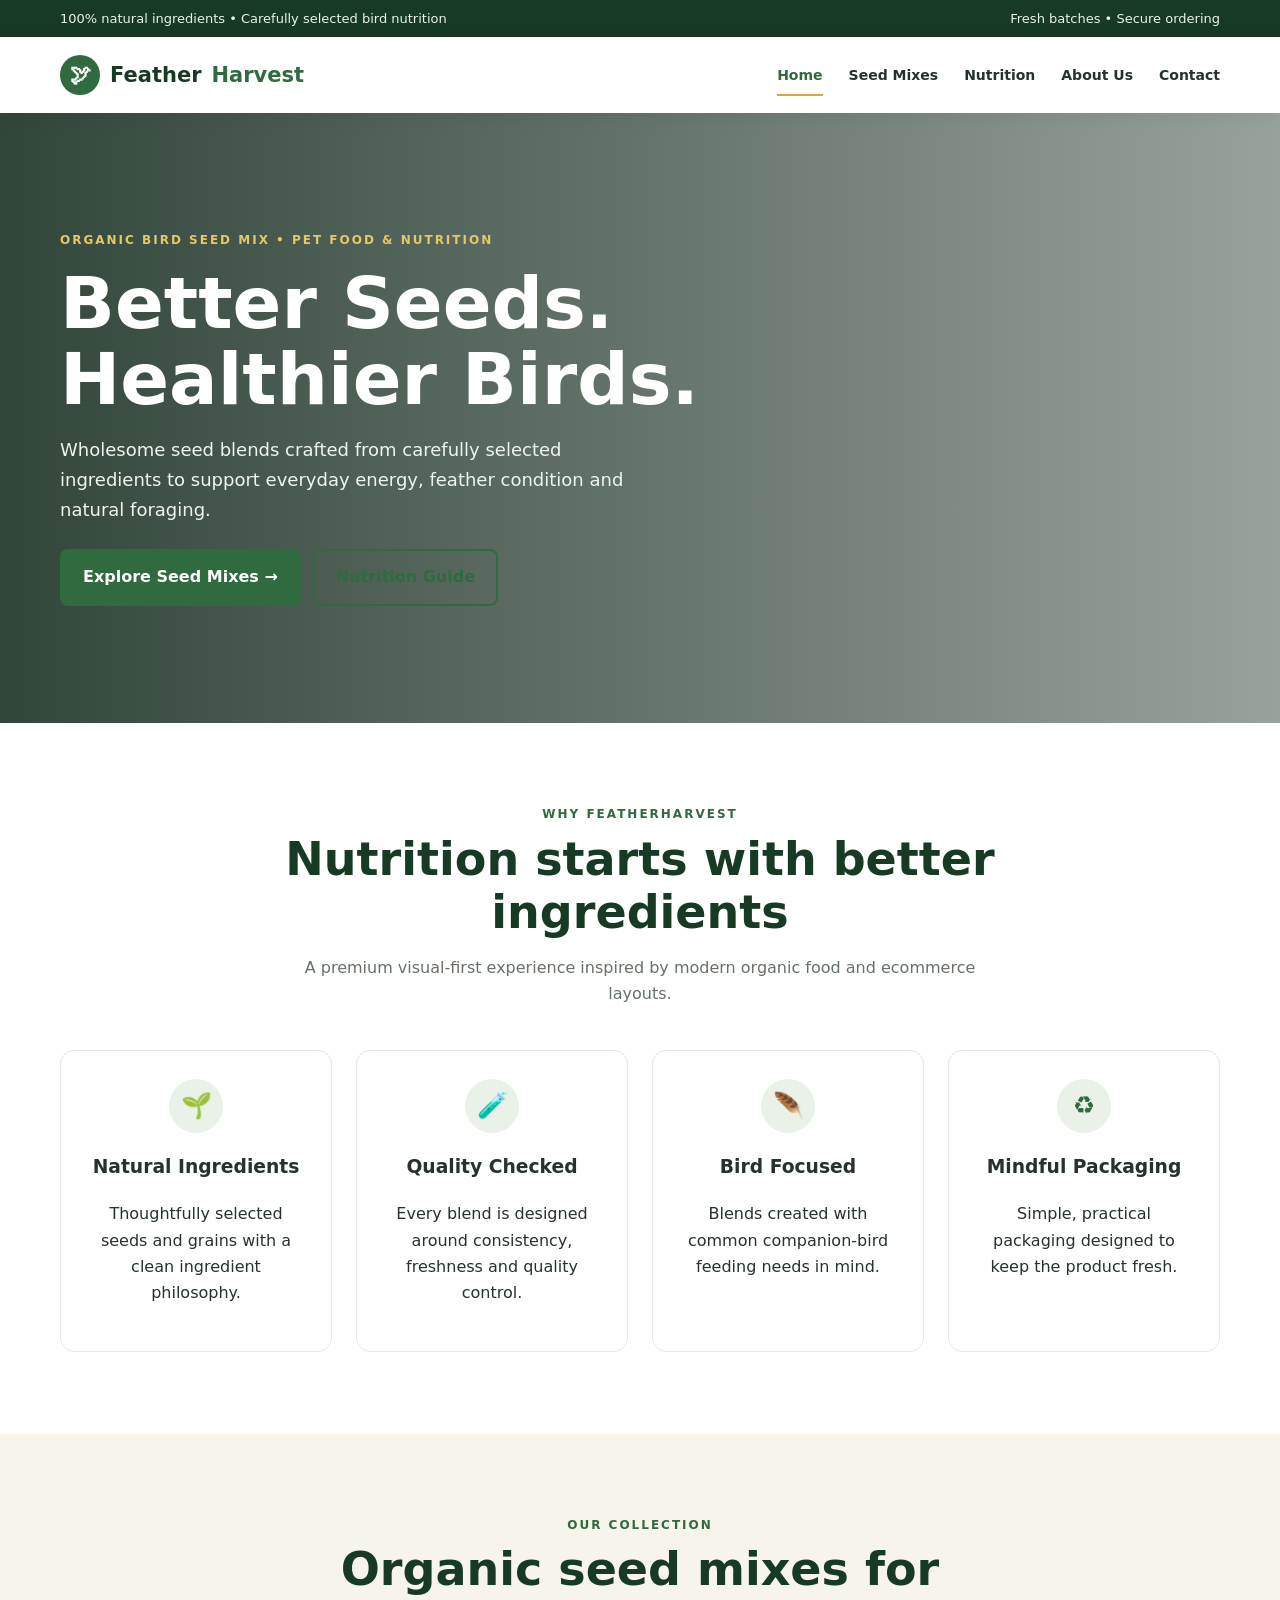
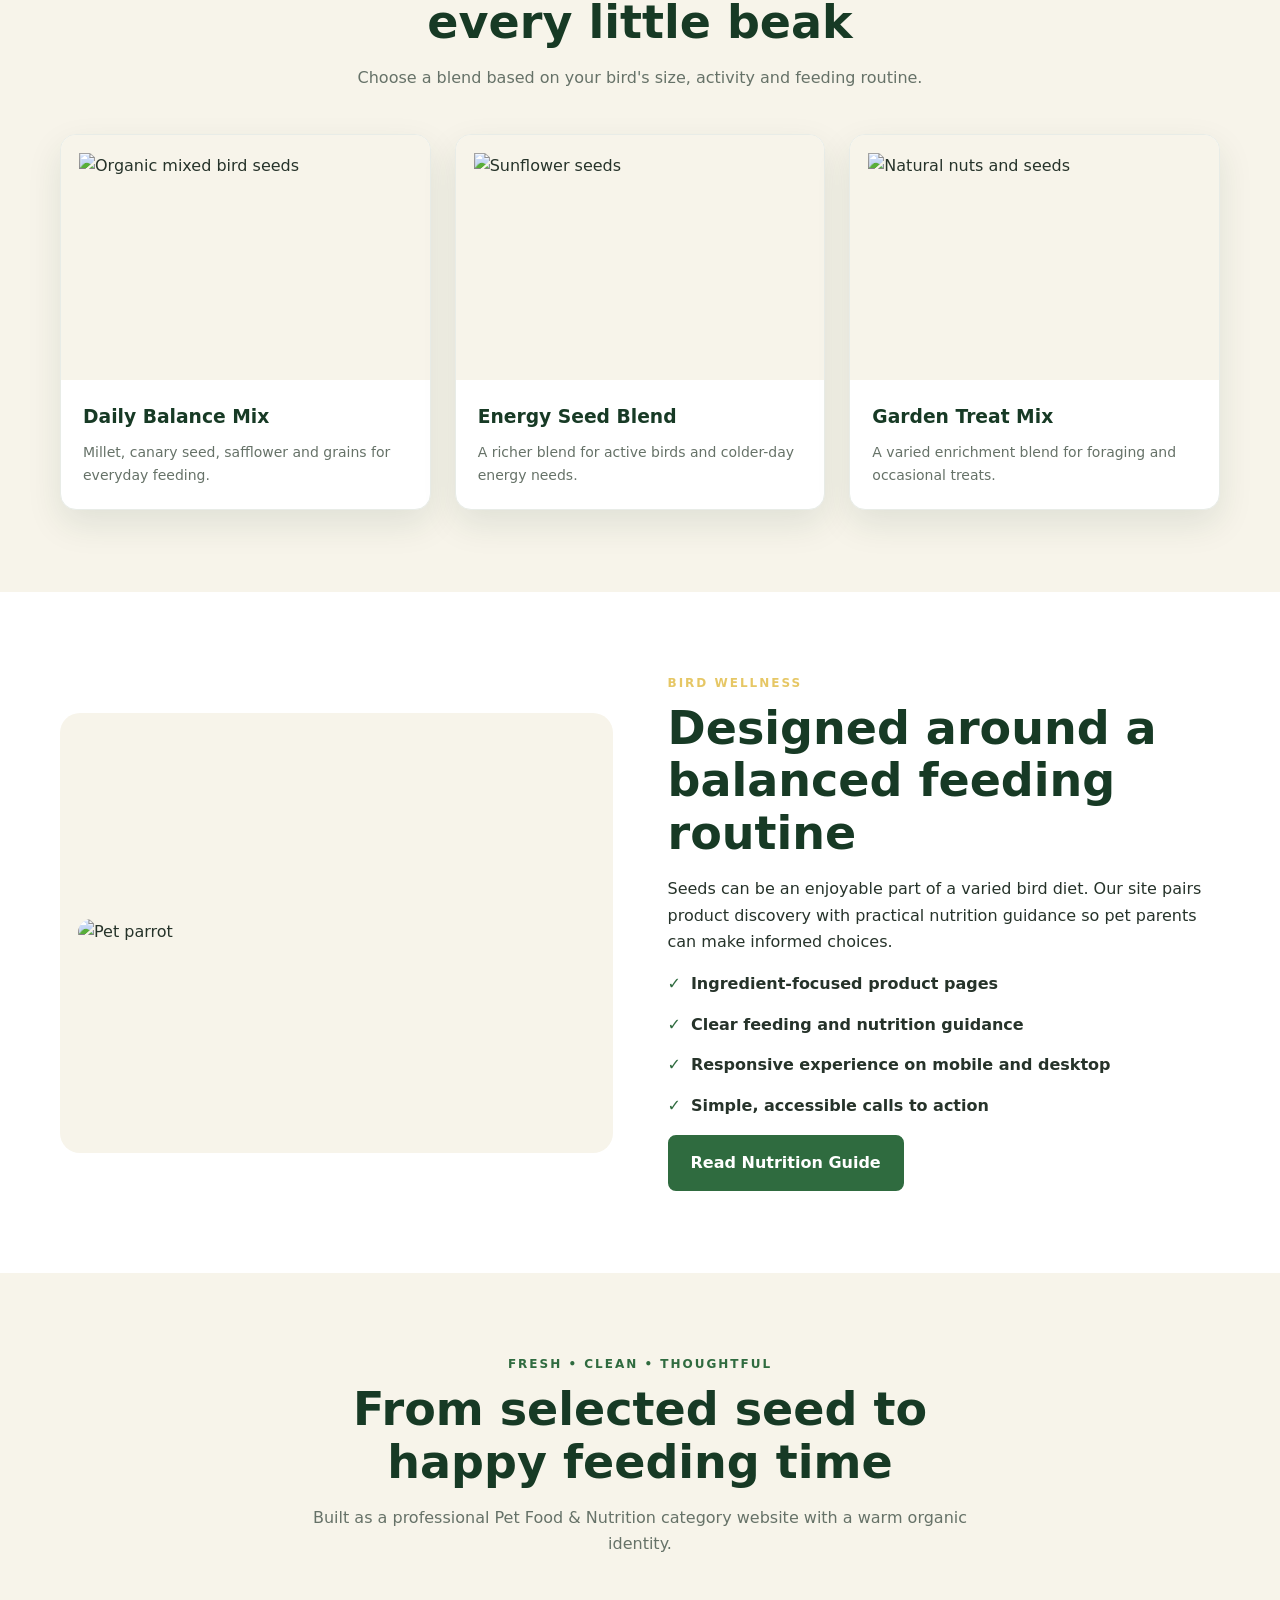
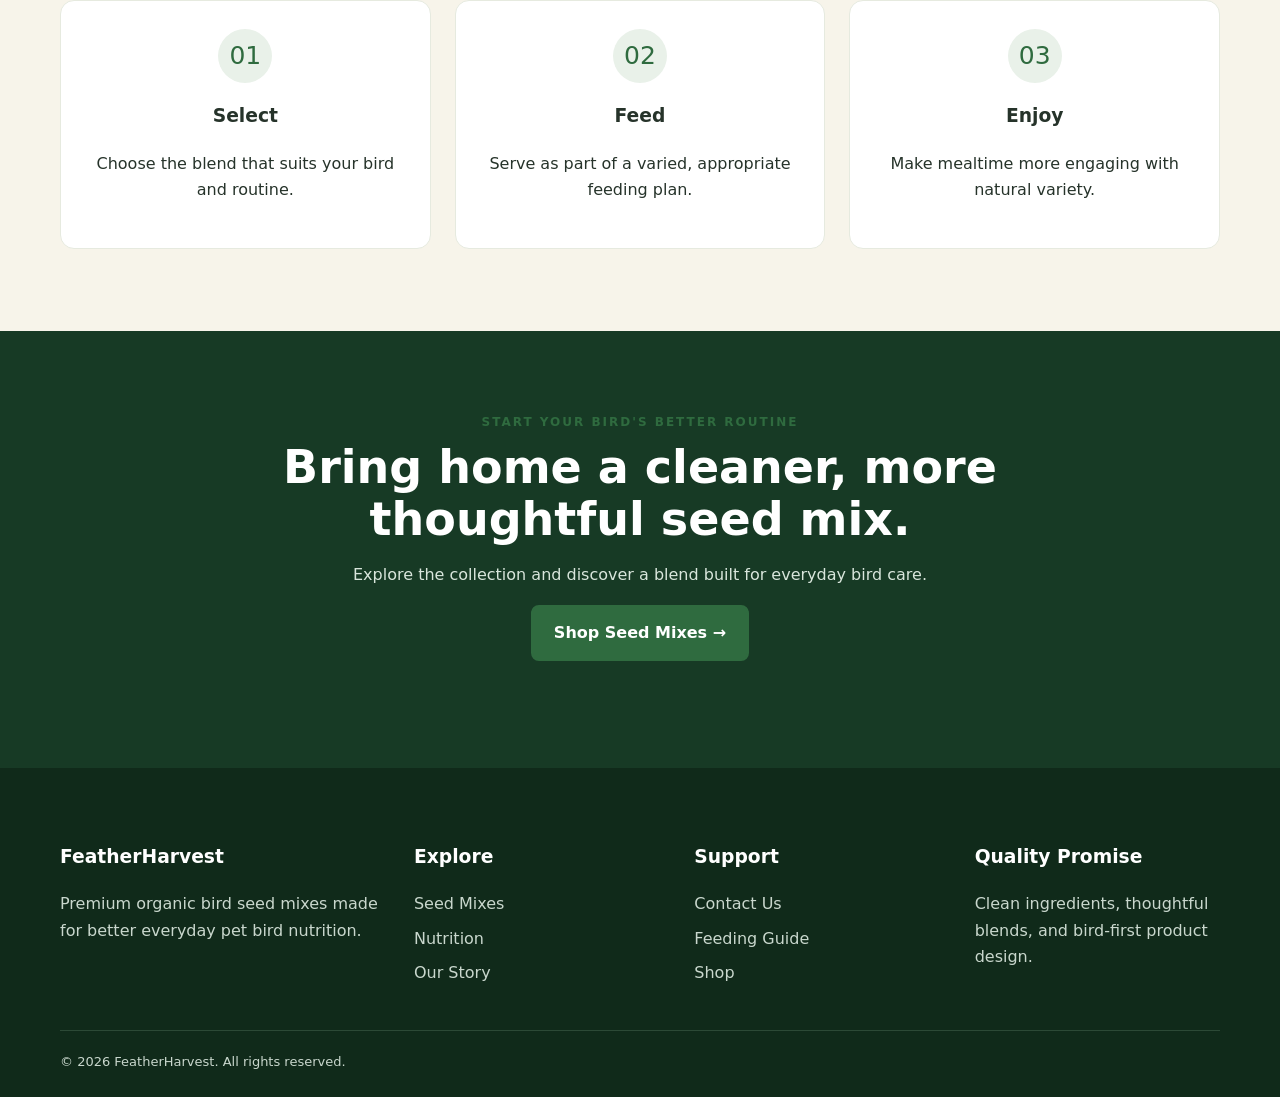
==== index.html @ 6beb9179 "first-commit" ====
<!doctype html><html lang="en"><head><meta charset="utf-8"><meta name="viewport" content="width=device-width,initial-scale=1"><meta name="description" content="Organic bird seed mix and pet bird nutrition website"><title>Organic Bird Seed Mix | FeatherHarvest</title><link rel="stylesheet" href="style.css"></head><body data-page="home"><div class="topbar"><div class="container"><span>100% natural ingredients • Carefully selected bird nutrition</span><span>Fresh batches • Secure ordering</span></div></div>
<nav class="navbar"><div class="container nav-inner">
<a class="brand" href="index.html"><span class="brand-mark">🕊</span>Feather<span style="color:var(--green)">Harvest</span></a>
<button class="menu-btn" aria-label="Menu">☰</button>
<div class="nav-links"><a data-page="home" class="active" href="index.html">Home</a><a data-page="products" class="" href="products.html">Seed Mixes</a><a data-page="nutrition" class="" href="nutrition.html">Nutrition</a><a data-page="about" class="" href="about.html">About Us</a><a data-page="contact" class="" href="contact.html">Contact</a></div>
</div></nav>
<header class="hero"><div class="container"><div class="hero-content">
<div class="eyebrow">Organic Bird Seed Mix • Pet Food & Nutrition</div>
<h1>Better Seeds.<br>Healthier Birds.</h1>
<p>Wholesome seed blends crafted from carefully selected ingredients to support everyday energy, feather condition and natural foraging.</p>
<div class="hero-actions"><a class="btn" href="products.html">Explore Seed Mixes →</a><a class="btn alt" href="nutrition.html">Nutrition Guide</a></div>
</div></div></header>
<section><div class="container"><div class="section-head"><div class="eyebrow">Why FeatherHarvest</div><h2>Nutrition starts with better ingredients</h2><p>A premium visual-first experience inspired by modern organic food and ecommerce layouts.</p></div>
<div class="grid grid4">
<div class="feature"><div class="icon">🌱</div><h3>Natural Ingredients</h3><p>Thoughtfully selected seeds and grains with a clean ingredient philosophy.</p></div>
<div class="feature"><div class="icon">🧪</div><h3>Quality Checked</h3><p>Every blend is designed around consistency, freshness and quality control.</p></div>
<div class="feature"><div class="icon">🪶</div><h3>Bird Focused</h3><p>Blends created with common companion-bird feeding needs in mind.</p></div>
<div class="feature"><div class="icon">♻️</div><h3>Mindful Packaging</h3><p>Simple, practical packaging designed to keep the product fresh.</p></div>
</div></div></section>
<section class="features"><div class="container"><div class="section-head"><div class="eyebrow">Our Collection</div><h2>Organic seed mixes for every little beak</h2><p>Choose a blend based on your bird's size, activity and feeding routine.</p></div>
<div class="grid grid3">
<a class="card" href="products.html"><div class="card-img"><img src="https://images.unsplash.com/photo-1517849845537-4d257902454a?auto=format&fit=crop&w=1400&q=90" alt="Organic mixed bird seeds"></div><div class="card-body"><h3>Daily Balance Mix</h3><p>Millet, canary seed, safflower and grains for everyday feeding.</p></div></a>
<a class="card" href="products.html"><div class="card-img"><img src="https://images.unsplash.com/photo-1470509037663-253afd7f0f51?auto=format&fit=crop&w=1400&q=90" alt="Sunflower seeds"></div><div class="card-body"><h3>Energy Seed Blend</h3><p>A richer blend for active birds and colder-day energy needs.</p></div></a>
<a class="card" href="products.html"><div class="card-img"><img src="https://images.unsplash.com/photo-1608797178974-15b35a64ede9?auto=format&fit=crop&w=1400&q=90" alt="Natural nuts and seeds"></div><div class="card-body"><h3>Garden Treat Mix</h3><p>A varied enrichment blend for foraging and occasional treats.</p></div></a>
</div></div></section>
<section><div class="container split"><div class="split-img"><img src="https://images.unsplash.com/photo-1552728089-57bdde30beb3?auto=format&fit=crop&w=1400&q=90" alt="Pet parrot"></div><div><div class="eyebrow">Bird Wellness</div><h2>Designed around a balanced feeding routine</h2><p>Seeds can be an enjoyable part of a varied bird diet. Our site pairs product discovery with practical nutrition guidance so pet parents can make informed choices.</p><ul class="checks"><li>Ingredient-focused product pages</li><li>Clear feeding and nutrition guidance</li><li>Responsive experience on mobile and desktop</li><li>Simple, accessible calls to action</li></ul><a class="btn" href="nutrition.html">Read Nutrition Guide</a></div></div></section>
<section class="features"><div class="container"><div class="section-head"><div class="eyebrow">Fresh • Clean • Thoughtful</div><h2>From selected seed to happy feeding time</h2><p>Built as a professional Pet Food & Nutrition category website with a warm organic identity.</p></div>
<div class="grid grid3"><div class="feature"><div class="icon">01</div><h3>Select</h3><p>Choose the blend that suits your bird and routine.</p></div><div class="feature"><div class="icon">02</div><h3>Feed</h3><p>Serve as part of a varied, appropriate feeding plan.</p></div><div class="feature"><div class="icon">03</div><h3>Enjoy</h3><p>Make mealtime more engaging with natural variety.</p></div></div></div></section>
<section class="banner"><div class="container"><div class="section-head"><div class="eyebrow">Start Your Bird's Better Routine</div><h2>Bring home a cleaner, more thoughtful seed mix.</h2><p>Explore the collection and discover a blend built for everyday bird care.</p><a class="btn" href="products.html">Shop Seed Mixes →</a></div></div></section>
<footer class="footer"><div class="container footer-grid">
<div><h3>FeatherHarvest</h3><p>Premium organic bird seed mixes made for better everyday pet bird nutrition.</p></div>
<div><h3>Explore</h3><a href="products.html">Seed Mixes</a><a href="nutrition.html">Nutrition</a><a href="about.html">Our Story</a></div>
<div><h3>Support</h3><a href="contact.html">Contact Us</a><a href="nutrition.html">Feeding Guide</a><a href="products.html">Shop</a></div>
<div><h3>Quality Promise</h3><p>Clean ingredients, thoughtful blends, and bird-first product design.</p></div>
</div><div class="container copyright">© 2026 FeatherHarvest. All rights reserved.</div></footer><script src="script.js"></script></body></html>
---- style.css ----
:root{--green:#2f6b3f;--dark:#173a25;--cream:#f7f4ea;--gold:#d7a83f;--text:#26332a;--muted:#667268;--white:#fff;--shadow:0 14px 35px rgba(23,58,37,.10)}
*{box-sizing:border-box}html{scroll-behavior:smooth}body{margin:0;font-family:Inter,system-ui,-apple-system,Segoe UI,Roboto,Arial,sans-serif;color:var(--text);background:#fff;line-height:1.65}a{text-decoration:none;color:inherit}.container{width:min(1160px,92%);margin:auto}
.topbar{background:var(--dark);color:#eaf2eb;font-size:13px}.topbar .container{display:flex;justify-content:space-between;padding:8px 0}
.navbar{position:sticky;top:0;z-index:20;background:rgba(255,255,255,.97);backdrop-filter:blur(10px);box-shadow:0 4px 18px rgba(0,0,0,.06)}.nav-inner{height:76px;display:flex;align-items:center;justify-content:space-between}.brand{display:flex;align-items:center;gap:10px;font-weight:900;color:var(--dark);font-size:21px}.brand-mark{width:40px;height:40px;border-radius:50%;display:grid;place-items:center;background:var(--green);color:#fff;font-size:21px}
.nav-links{display:flex;gap:26px;align-items:center}.nav-links a{font-weight:700;font-size:14px;padding:27px 0;position:relative}.nav-links a:after{content:"";position:absolute;left:0;right:100%;bottom:18px;height:2px;background:var(--gold);transition:.25s}.nav-links a:hover:after,.nav-links a.active:after{right:0}.nav-links a.active{color:var(--green)}
.menu-btn{display:none;border:0;background:var(--green);color:#fff;padding:9px 12px;border-radius:7px;font-size:18px}
.btn{display:inline-flex;align-items:center;gap:8px;padding:13px 21px;border-radius:8px;background:var(--green);color:#fff;font-weight:800;border:2px solid var(--green);transition:.25s;cursor:pointer}.btn:hover{transform:translateY(-3px);box-shadow:0 10px 22px rgba(47,107,63,.25);background:#245631}.btn.alt{background:transparent;color:var(--green)}.btn.alt:hover{background:var(--green);color:#fff}
.hero{min-height:610px;display:flex;align-items:center;background:linear-gradient(90deg,rgba(10,34,20,.84),rgba(10,34,20,.42)),url('https://images.unsplash.com/photo-1444464666168-49d633b86797?auto=format&fit=crop&w=1800&q=90') center/cover no-repeat;color:#fff}.hero-content{max-width:650px;padding:80px 0}.eyebrow{text-transform:uppercase;letter-spacing:2px;font-size:12px;font-weight:900;color:#e6c765}.hero h1{font-size:clamp(42px,6vw,72px);line-height:1.05;margin:15px 0}.hero p{font-size:18px;color:#eef4ef;max-width:590px}.hero-actions{display:flex;gap:12px;flex-wrap:wrap;margin-top:25px}
section{padding:82px 0}.section-head{text-align:center;max-width:720px;margin:0 auto 42px}.section-head .eyebrow{color:var(--green)}h2{font-size:clamp(30px,4vw,46px);line-height:1.15;margin:8px 0 12px;color:var(--dark)}.section-head p{color:var(--muted)}
.grid{display:grid;gap:24px}.grid3{grid-template-columns:repeat(3,1fr)}.grid4{grid-template-columns:repeat(4,1fr)}
.card{background:#fff;border:1px solid #e8ece7;border-radius:16px;overflow:hidden;box-shadow:var(--shadow);transition:.3s}.card:hover{transform:translateY(-7px)}.card-img{height:245px;background:var(--cream);display:flex;align-items:center;justify-content:center;padding:18px}.card-img img{width:100%;height:100%;object-fit:contain}.card-body{padding:22px}.card-body h3{margin:0 0 8px;color:var(--dark)}.card-body p{margin:0;color:var(--muted);font-size:14px}
.features{background:var(--cream)}.feature{padding:28px;background:#fff;border-radius:14px;text-align:center;border:1px solid #e6eadf;transition:.25s}.feature:hover{transform:translateY(-5px);border-color:#cbd9ca}.icon{width:54px;height:54px;margin:auto auto 15px;border-radius:50%;display:grid;place-items:center;background:#e9f1e9;color:var(--green);font-size:25px}
.split{display:grid;grid-template-columns:1fr 1fr;gap:55px;align-items:center}.split-img{background:var(--cream);border-radius:20px;padding:18px;min-height:440px;display:flex;align-items:center;justify-content:center}.split-img img{width:100%;height:100%;max-height:520px;object-fit:contain;border-radius:14px}.checks{padding:0;list-style:none}.checks li{margin:14px 0;font-weight:700}.checks li:before{content:"✓";color:var(--green);font-weight:900;margin-right:10px}
.banner{background:var(--dark);color:#fff}.banner h2{color:#fff}.banner p{color:#d9e6dc}.banner .section-head{margin-bottom:25px}
.page-hero{padding:100px 0;background:linear-gradient(90deg,rgba(23,58,37,.87),rgba(23,58,37,.55)),url('https://images.unsplash.com/photo-1518005020951-eccb494ad742?auto=format&fit=crop&w=1600&q=90') center/cover;color:#fff}.page-hero h1{font-size:54px;line-height:1.05;margin:10px 0}.page-hero p{max-width:650px}
.form{display:grid;gap:15px}.form input,.form textarea{width:100%;padding:14px 15px;border:1px solid #dce3dc;border-radius:8px;font:inherit}.form textarea{min-height:150px;resize:vertical}
.footer{background:#102a1a;color:#c9d7cd;padding:55px 0 25px}.footer-grid{display:grid;grid-template-columns:1.3fr 1fr 1fr 1fr;gap:35px}.footer h3{color:#fff}.footer a{display:block;margin:8px 0;color:#c9d7cd}.footer a:hover{color:#fff}.copyright{border-top:1px solid #2c4936;margin-top:35px;padding-top:20px;font-size:13px}
.notice{background:#edf5ed;border-left:4px solid var(--green);padding:16px 20px;border-radius:8px;margin-top:20px}
@media(max-width:850px){.nav-links{display:none;position:absolute;top:76px;left:0;right:0;background:#fff;padding:15px 5%;box-shadow:0 12px 25px rgba(0,0,0,.08);flex-direction:column;align-items:flex-start;gap:0}.nav-links.open{display:flex}.nav-links a{padding:12px 0;width:100%}.nav-links a:after{bottom:5px}.menu-btn{display:block}.grid3,.grid4{grid-template-columns:1fr 1fr}.split{grid-template-columns:1fr;gap:30px}.hero{min-height:560px}.footer-grid{grid-template-columns:1fr 1fr}}
@media(max-width:560px){.topbar .container{flex-direction:column;gap:2px}.grid3,.grid4{grid-template-columns:1fr}.hero h1{font-size:43px}.page-hero h1{font-size:42px}.hero-content{padding:65px 0}.split-img{min-height:300px}.footer-grid{grid-template-columns:1fr}}
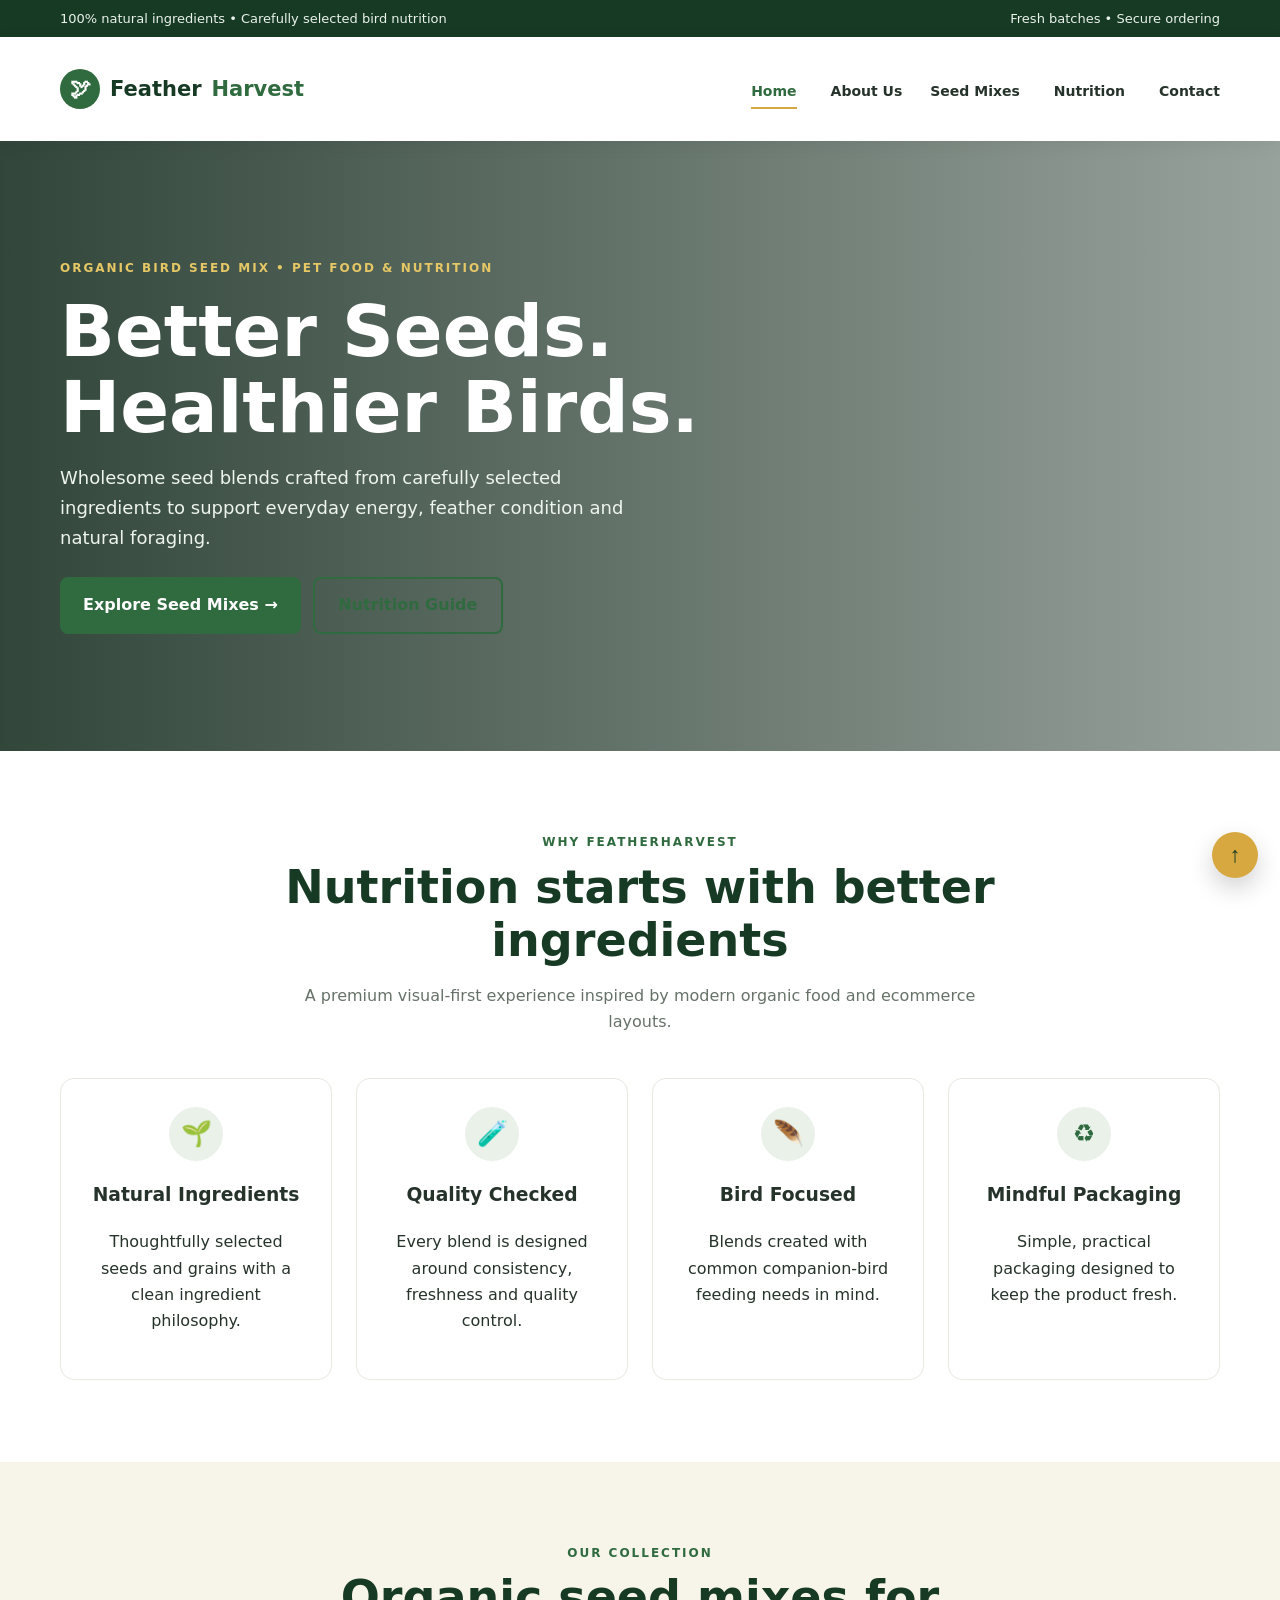
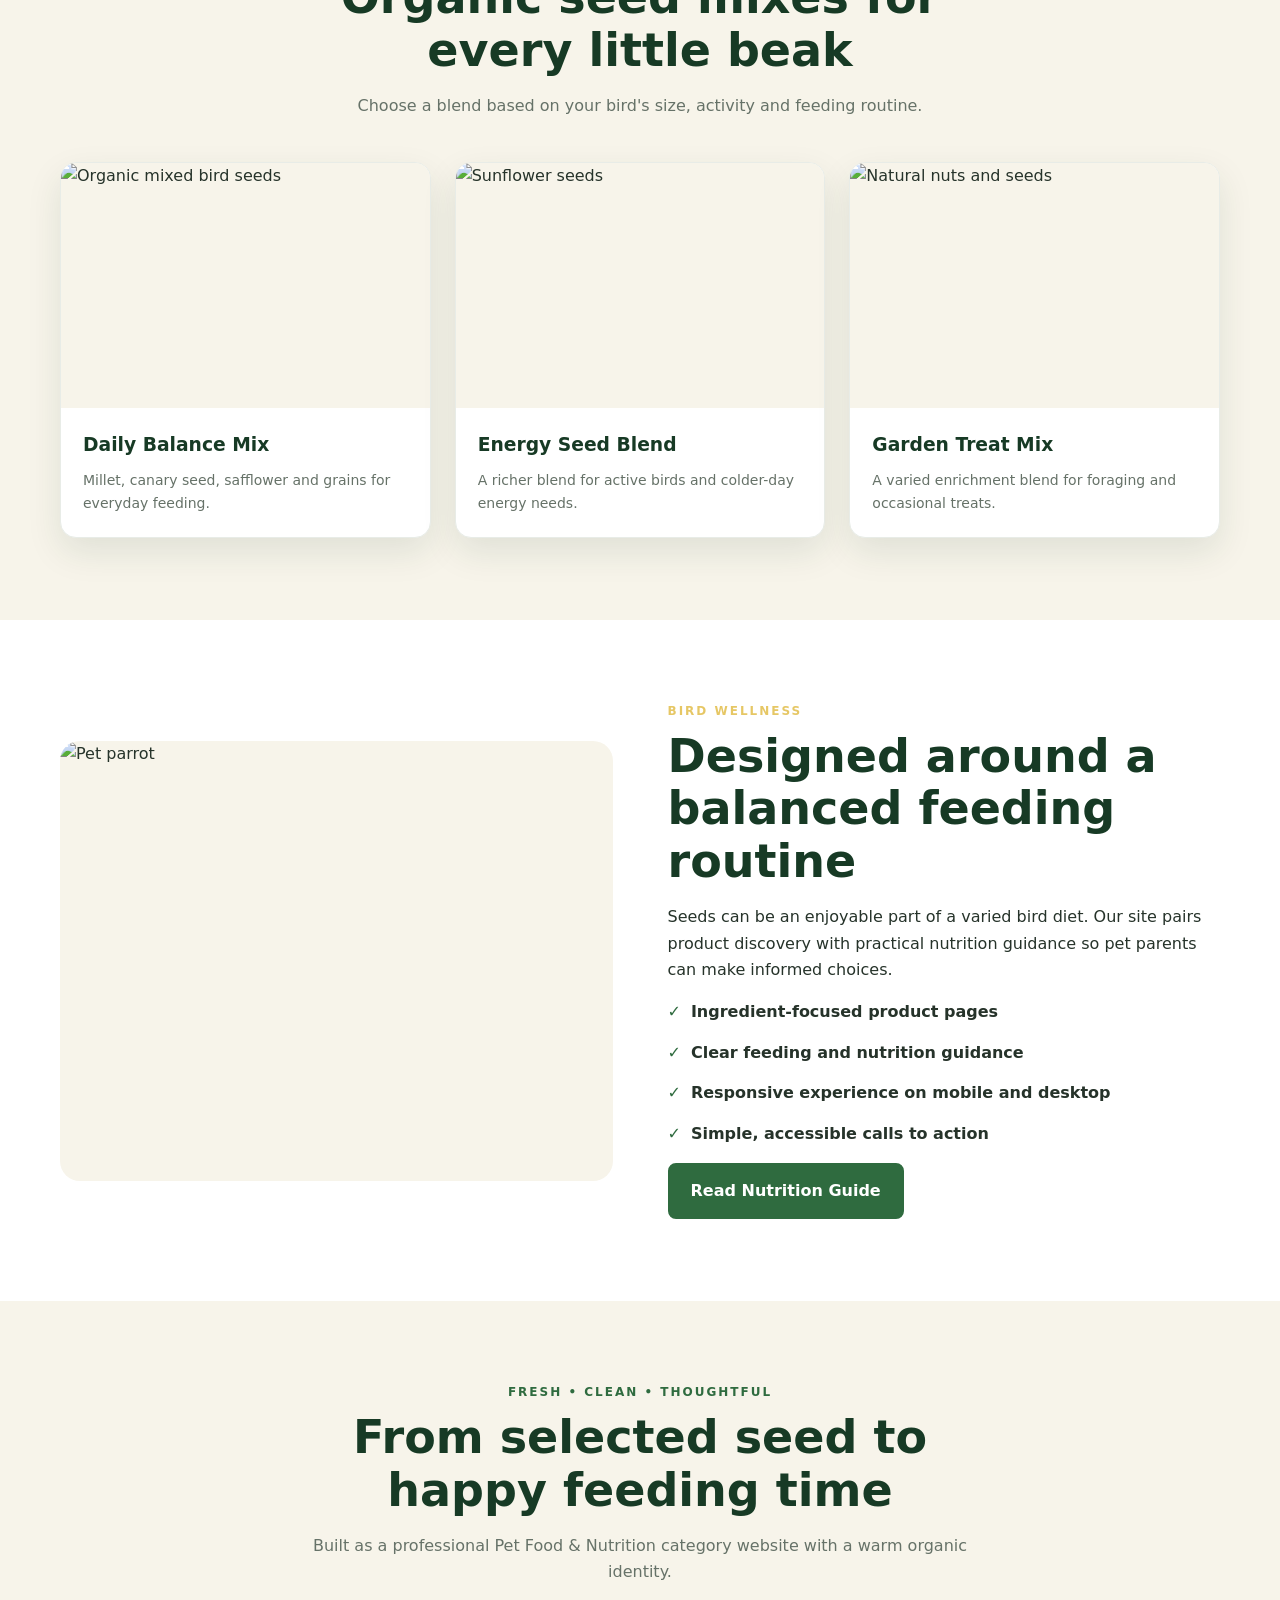
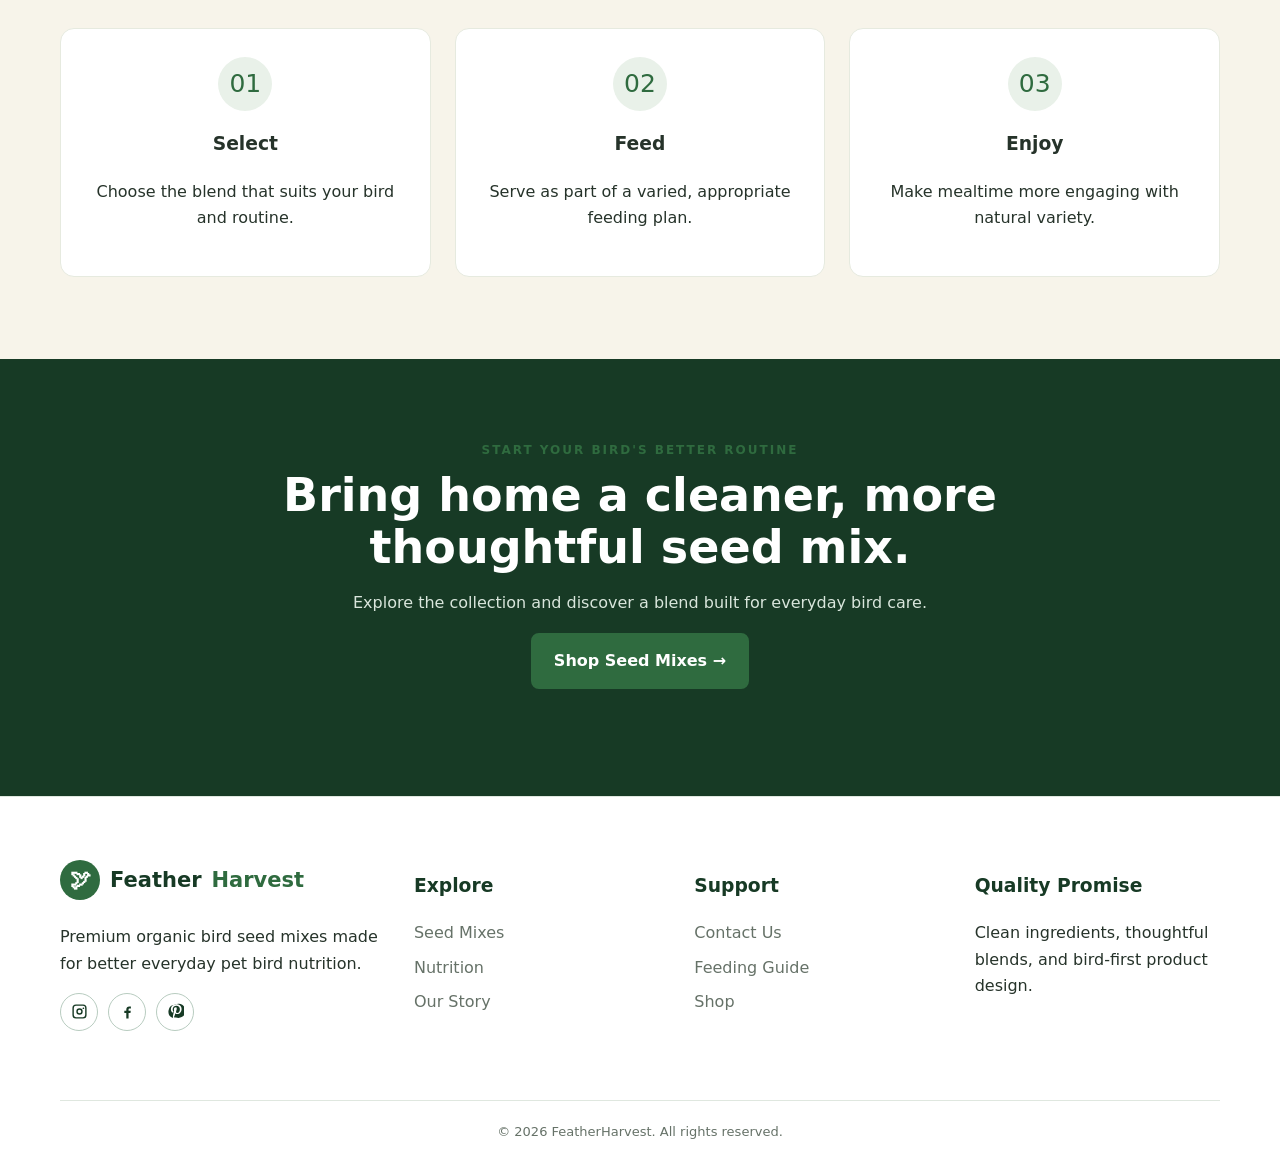
==== commit 62f5c9f7: "changes" ====
--- a/index.html
+++ b/index.html
@@ -1,35 +1,206 @@
-<!doctype html><html lang="en"><head><meta charset="utf-8"><meta name="viewport" content="width=device-width,initial-scale=1"><meta name="description" content="Organic bird seed mix and pet bird nutrition website"><title>Organic Bird Seed Mix | FeatherHarvest</title><link rel="stylesheet" href="style.css"></head><body data-page="home"><div class="topbar"><div class="container"><span>100% natural ingredients • Carefully selected bird nutrition</span><span>Fresh batches • Secure ordering</span></div></div>
-<nav class="navbar"><div class="container nav-inner">
-<a class="brand" href="index.html"><span class="brand-mark">🕊</span>Feather<span style="color:var(--green)">Harvest</span></a>
-<button class="menu-btn" aria-label="Menu">☰</button>
-<div class="nav-links"><a data-page="home" class="active" href="index.html">Home</a><a data-page="products" class="" href="products.html">Seed Mixes</a><a data-page="nutrition" class="" href="nutrition.html">Nutrition</a><a data-page="about" class="" href="about.html">About Us</a><a data-page="contact" class="" href="contact.html">Contact</a></div>
-</div></nav>
-<header class="hero"><div class="container"><div class="hero-content">
-<div class="eyebrow">Organic Bird Seed Mix • Pet Food & Nutrition</div>
-<h1>Better Seeds.<br>Healthier Birds.</h1>
-<p>Wholesome seed blends crafted from carefully selected ingredients to support everyday energy, feather condition and natural foraging.</p>
-<div class="hero-actions"><a class="btn" href="products.html">Explore Seed Mixes →</a><a class="btn alt" href="nutrition.html">Nutrition Guide</a></div>
-</div></div></header>
-<section><div class="container"><div class="section-head"><div class="eyebrow">Why FeatherHarvest</div><h2>Nutrition starts with better ingredients</h2><p>A premium visual-first experience inspired by modern organic food and ecommerce layouts.</p></div>
-<div class="grid grid4">
-<div class="feature"><div class="icon">🌱</div><h3>Natural Ingredients</h3><p>Thoughtfully selected seeds and grains with a clean ingredient philosophy.</p></div>
-<div class="feature"><div class="icon">🧪</div><h3>Quality Checked</h3><p>Every blend is designed around consistency, freshness and quality control.</p></div>
-<div class="feature"><div class="icon">🪶</div><h3>Bird Focused</h3><p>Blends created with common companion-bird feeding needs in mind.</p></div>
-<div class="feature"><div class="icon">♻️</div><h3>Mindful Packaging</h3><p>Simple, practical packaging designed to keep the product fresh.</p></div>
-</div></div></section>
-<section class="features"><div class="container"><div class="section-head"><div class="eyebrow">Our Collection</div><h2>Organic seed mixes for every little beak</h2><p>Choose a blend based on your bird's size, activity and feeding routine.</p></div>
-<div class="grid grid3">
-<a class="card" href="products.html"><div class="card-img"><img src="https://images.unsplash.com/photo-1517849845537-4d257902454a?auto=format&fit=crop&w=1400&q=90" alt="Organic mixed bird seeds"></div><div class="card-body"><h3>Daily Balance Mix</h3><p>Millet, canary seed, safflower and grains for everyday feeding.</p></div></a>
-<a class="card" href="products.html"><div class="card-img"><img src="https://images.unsplash.com/photo-1470509037663-253afd7f0f51?auto=format&fit=crop&w=1400&q=90" alt="Sunflower seeds"></div><div class="card-body"><h3>Energy Seed Blend</h3><p>A richer blend for active birds and colder-day energy needs.</p></div></a>
-<a class="card" href="products.html"><div class="card-img"><img src="https://images.unsplash.com/photo-1608797178974-15b35a64ede9?auto=format&fit=crop&w=1400&q=90" alt="Natural nuts and seeds"></div><div class="card-body"><h3>Garden Treat Mix</h3><p>A varied enrichment blend for foraging and occasional treats.</p></div></a>
-</div></div></section>
-<section><div class="container split"><div class="split-img"><img src="https://images.unsplash.com/photo-1552728089-57bdde30beb3?auto=format&fit=crop&w=1400&q=90" alt="Pet parrot"></div><div><div class="eyebrow">Bird Wellness</div><h2>Designed around a balanced feeding routine</h2><p>Seeds can be an enjoyable part of a varied bird diet. Our site pairs product discovery with practical nutrition guidance so pet parents can make informed choices.</p><ul class="checks"><li>Ingredient-focused product pages</li><li>Clear feeding and nutrition guidance</li><li>Responsive experience on mobile and desktop</li><li>Simple, accessible calls to action</li></ul><a class="btn" href="nutrition.html">Read Nutrition Guide</a></div></div></section>
-<section class="features"><div class="container"><div class="section-head"><div class="eyebrow">Fresh • Clean • Thoughtful</div><h2>From selected seed to happy feeding time</h2><p>Built as a professional Pet Food & Nutrition category website with a warm organic identity.</p></div>
-<div class="grid grid3"><div class="feature"><div class="icon">01</div><h3>Select</h3><p>Choose the blend that suits your bird and routine.</p></div><div class="feature"><div class="icon">02</div><h3>Feed</h3><p>Serve as part of a varied, appropriate feeding plan.</p></div><div class="feature"><div class="icon">03</div><h3>Enjoy</h3><p>Make mealtime more engaging with natural variety.</p></div></div></div></section>
-<section class="banner"><div class="container"><div class="section-head"><div class="eyebrow">Start Your Bird's Better Routine</div><h2>Bring home a cleaner, more thoughtful seed mix.</h2><p>Explore the collection and discover a blend built for everyday bird care.</p><a class="btn" href="products.html">Shop Seed Mixes →</a></div></div></section>
-<footer class="footer"><div class="container footer-grid">
-<div><h3>FeatherHarvest</h3><p>Premium organic bird seed mixes made for better everyday pet bird nutrition.</p></div>
-<div><h3>Explore</h3><a href="products.html">Seed Mixes</a><a href="nutrition.html">Nutrition</a><a href="about.html">Our Story</a></div>
-<div><h3>Support</h3><a href="contact.html">Contact Us</a><a href="nutrition.html">Feeding Guide</a><a href="products.html">Shop</a></div>
-<div><h3>Quality Promise</h3><p>Clean ingredients, thoughtful blends, and bird-first product design.</p></div>
-</div><div class="container copyright">© 2026 FeatherHarvest. All rights reserved.</div></footer><script src="script.js"></script></body></html>+<!doctype html>
+<html lang="en">
+
+<head>
+    <meta charset="utf-8">
+    <meta name="viewport" content="width=device-width,initial-scale=1">
+    <meta name="description" content="Organic bird seed mix and pet bird nutrition website">
+    <title>Organic Bird Seed Mix | FeatherHarvest</title>
+    <link rel="stylesheet" href="style.css">
+    <link rel="icon" type="image/svg+xml" href="assets/favicon.svg">
+</head>
+
+<body data-page="home">
+    <div class="topbar">
+        <div class="container"><span>100% natural ingredients • Carefully selected bird nutrition</span><span>Fresh
+                batches • Secure ordering</span></div>
+    </div>
+    <nav class="navbar">
+        <div class="container nav-inner">
+            <div class="nav-links nav-left"><a data-page="home" href="index.html">Home</a><a data-page="about"
+                    href="about.html">About Us</a></div>
+            <a class="brand" href="index.html"><span class="brand-mark">🕊</span>Feather<span
+                    class="brand-green">Harvest</span></a>
+            <div class="nav-links nav-right"><a data-page="products" href="products.html">Seed Mixes</a><a
+                    data-page="nutrition" href="nutrition.html">Nutrition</a><a data-page="contact"
+                    href="contact.html">Contact</a></div>
+            <button class="menu-btn" aria-label="Menu" aria-expanded="false">☰</button>
+            <div class="mobile-links">
+                <a data-page="home" href="index.html">Home</a><a data-page="about" href="about.html">About Us</a><a
+                    data-page="products" href="products.html">Seed Mixes</a><a data-page="nutrition"
+                    href="nutrition.html">Nutrition</a><a data-page="contact" href="contact.html">Contact</a>
+            </div>
+        </div>
+    </nav>
+    <header class="hero">
+        <div class="container">
+            <div class="hero-content">
+                <div class="eyebrow">Organic Bird Seed Mix • Pet Food & Nutrition</div>
+                <h1>Better Seeds.<br>Healthier Birds.</h1>
+                <p>Wholesome seed blends crafted from carefully selected ingredients to support everyday energy, feather
+                    condition and natural foraging.</p>
+                <div class="hero-actions"><a class="btn" href="products.html">Explore Seed Mixes →</a><a class="btn alt"
+                        href="nutrition.html">Nutrition Guide</a></div>
+            </div>
+        </div>
+    </header>
+    <section>
+        <div class="container">
+            <div class="section-head">
+                <div class="eyebrow">Why FeatherHarvest</div>
+                <h2>Nutrition starts with better ingredients</h2>
+                <p>A premium visual-first experience inspired by modern organic food and ecommerce layouts.</p>
+            </div>
+            <div class="grid grid4">
+                <div class="feature">
+                    <div class="icon">🌱</div>
+                    <h3>Natural Ingredients</h3>
+                    <p>Thoughtfully selected seeds and grains with a clean ingredient philosophy.</p>
+                </div>
+                <div class="feature">
+                    <div class="icon">🧪</div>
+                    <h3>Quality Checked</h3>
+                    <p>Every blend is designed around consistency, freshness and quality control.</p>
+                </div>
+                <div class="feature">
+                    <div class="icon">🪶</div>
+                    <h3>Bird Focused</h3>
+                    <p>Blends created with common companion-bird feeding needs in mind.</p>
+                </div>
+                <div class="feature">
+                    <div class="icon">♻️</div>
+                    <h3>Mindful Packaging</h3>
+                    <p>Simple, practical packaging designed to keep the product fresh.</p>
+                </div>
+            </div>
+        </div>
+    </section>
+    <section class="features">
+        <div class="container">
+            <div class="section-head">
+                <div class="eyebrow">Our Collection</div>
+                <h2>Organic seed mixes for every little beak</h2>
+                <p>Choose a blend based on your bird's size, activity and feeding routine.</p>
+            </div>
+            <div class="grid grid3">
+                <a class="card" href="products.html">
+                    <div class="card-img"><img
+                            src="https://images.unsplash.com/photo-1562013739-d4705dc42c83?auto=format&fit=crop&w=1400&q=90"
+                            alt="Organic mixed bird seeds"></div>
+                    <div class="card-body">
+                        <h3>Daily Balance Mix</h3>
+                        <p>Millet, canary seed, safflower and grains for everyday feeding.</p>
+                    </div>
+                </a>
+                <a class="card" href="products.html">
+                    <div class="card-img"><img
+                            src="https://images.unsplash.com/photo-1740993384336-5c842bb76129?auto=format&fit=crop&w=1400&q=90"
+                            alt="Sunflower seeds"></div>
+                    <div class="card-body">
+                        <h3>Energy Seed Blend</h3>
+                        <p>A richer blend for active birds and colder-day energy needs.</p>
+                    </div>
+                </a>
+                <a class="card" href="products.html">
+                    <div class="card-img"><img
+                            src="https://images.unsplash.com/photo-1563139205-b6d0e303ad58?auto=format&fit=crop&w=1400&q=90"
+                            alt="Natural nuts and seeds"></div>
+                    <div class="card-body">
+                        <h3>Garden Treat Mix</h3>
+                        <p>A varied enrichment blend for foraging and occasional treats.</p>
+                    </div>
+                </a>
+            </div>
+        </div>
+    </section>
+    <section>
+        <div class="container split">
+            <div class="split-img"><img
+                    src="https://images.unsplash.com/photo-1570521221415-a510e160524b?auto=format&fit=crop&w=1400&q=90"
+                    alt="Pet parrot"></div>
+            <div>
+                <div class="eyebrow">Bird Wellness</div>
+                <h2>Designed around a balanced feeding routine</h2>
+                <p>Seeds can be an enjoyable part of a varied bird diet. Our site pairs product discovery with practical
+                    nutrition guidance so pet parents can make informed choices.</p>
+                <ul class="checks">
+                    <li>Ingredient-focused product pages</li>
+                    <li>Clear feeding and nutrition guidance</li>
+                    <li>Responsive experience on mobile and desktop</li>
+                    <li>Simple, accessible calls to action</li>
+                </ul><a class="btn" href="nutrition.html">Read Nutrition Guide</a>
+            </div>
+        </div>
+    </section>
+    <section class="features">
+        <div class="container">
+            <div class="section-head">
+                <div class="eyebrow">Fresh • Clean • Thoughtful</div>
+                <h2>From selected seed to happy feeding time</h2>
+                <p>Built as a professional Pet Food & Nutrition category website with a warm organic identity.</p>
+            </div>
+            <div class="grid grid3">
+                <div class="feature">
+                    <div class="icon">01</div>
+                    <h3>Select</h3>
+                    <p>Choose the blend that suits your bird and routine.</p>
+                </div>
+                <div class="feature">
+                    <div class="icon">02</div>
+                    <h3>Feed</h3>
+                    <p>Serve as part of a varied, appropriate feeding plan.</p>
+                </div>
+                <div class="feature">
+                    <div class="icon">03</div>
+                    <h3>Enjoy</h3>
+                    <p>Make mealtime more engaging with natural variety.</p>
+                </div>
+            </div>
+        </div>
+    </section>
+    <section class="banner">
+        <div class="container">
+            <div class="section-head">
+                <div class="eyebrow">Start Your Bird's Better Routine</div>
+                <h2>Bring home a cleaner, more thoughtful seed mix.</h2>
+                <p>Explore the collection and discover a blend built for everyday bird care.</p><a class="btn"
+                    href="products.html">Shop Seed Mixes →</a>
+            </div>
+        </div>
+    </section>
+    <footer class="footer">
+
+        <div class="container footer-grid">
+            <div class="footer-brand"><a class="brand" href="index.html"><span class="brand-mark">🕊</span>Feather<span class="brand-green">Harvest</span></a>
+                <p>Premium organic bird seed mixes made for better everyday pet bird nutrition.</p>
+                <div class="socials" aria-label="Social links"><a href="#" aria-label="Instagram"><svg
+                            viewBox="0 0 24 24">
+                            <path
+                                d="M7 2h10a5 5 0 0 1 5 5v10a5 5 0 0 1-5 5H7a5 5 0 0 1-5-5V7a5 5 0 0 1 5-5Zm0 2a3 3 0 0 0-3 3v10a3 3 0 0 0 3 3h10a3 3 0 0 0 3-3V7a3 3 0 0 0-3-3H7Zm5 3.5A4.5 4.5 0 1 1 7.5 12 4.5 4.5 0 0 1 12 7.5Zm0 2A2.5 2.5 0 1 0 14.5 12 2.5 2.5 0 0 0 12 9.5ZM17.5 6.2a1.2 1.2 0 1 1-1.2 1.2 1.2 1.2 0 0 1 1.2-1.2Z" />
+                        </svg></a><a href="#" aria-label="Facebook"><svg viewBox="0 0 24 24">
+                            <path
+                                d="M13.5 22v-8h2.7l.4-3h-3.1V9.1c0-.9.3-1.5 1.6-1.5h1.7V4.9c-.3 0-1.3-.1-2.4-.1-2.4 0-4.1 1.5-4.1 4.2V11H7.5v3h2.8v8h3.2Z" />
+                        </svg></a><a href="#" aria-label="Pinterest"><svg viewBox="0 0 24 24">
+                            <path
+                                d="M12 2a10 10 0 0 0-3.6 19.3c-.1-1.6 0-3.5.4-5.1l1.3-5.4s-.3-.7-.3-1.8c0-1.7 1-3 2.3-3 1.1 0 1.7.8 1.7 1.8 0 1.1-.7 2.7-1 4.2-.3 1.2.6 2.2 1.8 2.2 2.1 0 3.6-2.2 3.6-5.4 0-2.8-2-4.8-4.9-4.8-3.3 0-5.3 2.5-5.3 5.1 0 1 .4 2 .9 2.6.1.1.1.2.1.4l-.3 1.1c-.1.4-.3.5-.6.3-1.6-.7-2.6-2.8-2.6-4.5 0-3.7 2.7-7.2 7.8-7.2 4.1 0 7.3 2.9 7.3 6.7 0 4-2.5 7.2-6 7.2-1.2 0-2.4-.6-2.8-1.3l-.7 2.7c-.3 1-.9 2.2-1.3 2.9.9.3 1.8.4 2.8.4A10 10 0 1 0 12 2Z" />
+                        </svg></a></div>
+            </div>
+            <div>
+                <h3>Explore</h3><a href="products.html">Seed Mixes</a><a href="nutrition.html">Nutrition</a><a
+                    href="about.html">Our Story</a>
+            </div>
+            <div>
+                <h3>Support</h3><a href="contact.html">Contact Us</a><a href="nutrition.html">Feeding Guide</a><a
+                    href="products.html">Shop</a>
+            </div>
+            <div>
+                <h3>Quality Promise</h3>
+                <p>Clean ingredients, thoughtful blends, and bird-first product design.</p>
+            </div>
+        </div>
+        <div class="container copyright">© 2026 FeatherHarvest. All rights reserved.</div>
+    </footer><button class="scroll-top" aria-label="Back to top" title="Back to top">↑</button>
+    <script src="script.js"></script>
+</body>
+
+</html>
--- a/style.css
+++ b/style.css
@@ -1,21 +1,741 @@
-
-:root{--green:#2f6b3f;--dark:#173a25;--cream:#f7f4ea;--gold:#d7a83f;--text:#26332a;--muted:#667268;--white:#fff;--shadow:0 14px 35px rgba(23,58,37,.10)}
-*{box-sizing:border-box}html{scroll-behavior:smooth}body{margin:0;font-family:Inter,system-ui,-apple-system,Segoe UI,Roboto,Arial,sans-serif;color:var(--text);background:#fff;line-height:1.65}a{text-decoration:none;color:inherit}.container{width:min(1160px,92%);margin:auto}
-.topbar{background:var(--dark);color:#eaf2eb;font-size:13px}.topbar .container{display:flex;justify-content:space-between;padding:8px 0}
-.navbar{position:sticky;top:0;z-index:20;background:rgba(255,255,255,.97);backdrop-filter:blur(10px);box-shadow:0 4px 18px rgba(0,0,0,.06)}.nav-inner{height:76px;display:flex;align-items:center;justify-content:space-between}.brand{display:flex;align-items:center;gap:10px;font-weight:900;color:var(--dark);font-size:21px}.brand-mark{width:40px;height:40px;border-radius:50%;display:grid;place-items:center;background:var(--green);color:#fff;font-size:21px}
-.nav-links{display:flex;gap:26px;align-items:center}.nav-links a{font-weight:700;font-size:14px;padding:27px 0;position:relative}.nav-links a:after{content:"";position:absolute;left:0;right:100%;bottom:18px;height:2px;background:var(--gold);transition:.25s}.nav-links a:hover:after,.nav-links a.active:after{right:0}.nav-links a.active{color:var(--green)}
-.menu-btn{display:none;border:0;background:var(--green);color:#fff;padding:9px 12px;border-radius:7px;font-size:18px}
-.btn{display:inline-flex;align-items:center;gap:8px;padding:13px 21px;border-radius:8px;background:var(--green);color:#fff;font-weight:800;border:2px solid var(--green);transition:.25s;cursor:pointer}.btn:hover{transform:translateY(-3px);box-shadow:0 10px 22px rgba(47,107,63,.25);background:#245631}.btn.alt{background:transparent;color:var(--green)}.btn.alt:hover{background:var(--green);color:#fff}
-.hero{min-height:610px;display:flex;align-items:center;background:linear-gradient(90deg,rgba(10,34,20,.84),rgba(10,34,20,.42)),url('https://images.unsplash.com/photo-1444464666168-49d633b86797?auto=format&fit=crop&w=1800&q=90') center/cover no-repeat;color:#fff}.hero-content{max-width:650px;padding:80px 0}.eyebrow{text-transform:uppercase;letter-spacing:2px;font-size:12px;font-weight:900;color:#e6c765}.hero h1{font-size:clamp(42px,6vw,72px);line-height:1.05;margin:15px 0}.hero p{font-size:18px;color:#eef4ef;max-width:590px}.hero-actions{display:flex;gap:12px;flex-wrap:wrap;margin-top:25px}
-section{padding:82px 0}.section-head{text-align:center;max-width:720px;margin:0 auto 42px}.section-head .eyebrow{color:var(--green)}h2{font-size:clamp(30px,4vw,46px);line-height:1.15;margin:8px 0 12px;color:var(--dark)}.section-head p{color:var(--muted)}
-.grid{display:grid;gap:24px}.grid3{grid-template-columns:repeat(3,1fr)}.grid4{grid-template-columns:repeat(4,1fr)}
-.card{background:#fff;border:1px solid #e8ece7;border-radius:16px;overflow:hidden;box-shadow:var(--shadow);transition:.3s}.card:hover{transform:translateY(-7px)}.card-img{height:245px;background:var(--cream);display:flex;align-items:center;justify-content:center;padding:18px}.card-img img{width:100%;height:100%;object-fit:contain}.card-body{padding:22px}.card-body h3{margin:0 0 8px;color:var(--dark)}.card-body p{margin:0;color:var(--muted);font-size:14px}
-.features{background:var(--cream)}.feature{padding:28px;background:#fff;border-radius:14px;text-align:center;border:1px solid #e6eadf;transition:.25s}.feature:hover{transform:translateY(-5px);border-color:#cbd9ca}.icon{width:54px;height:54px;margin:auto auto 15px;border-radius:50%;display:grid;place-items:center;background:#e9f1e9;color:var(--green);font-size:25px}
-.split{display:grid;grid-template-columns:1fr 1fr;gap:55px;align-items:center}.split-img{background:var(--cream);border-radius:20px;padding:18px;min-height:440px;display:flex;align-items:center;justify-content:center}.split-img img{width:100%;height:100%;max-height:520px;object-fit:contain;border-radius:14px}.checks{padding:0;list-style:none}.checks li{margin:14px 0;font-weight:700}.checks li:before{content:"✓";color:var(--green);font-weight:900;margin-right:10px}
-.banner{background:var(--dark);color:#fff}.banner h2{color:#fff}.banner p{color:#d9e6dc}.banner .section-head{margin-bottom:25px}
-.page-hero{padding:100px 0;background:linear-gradient(90deg,rgba(23,58,37,.87),rgba(23,58,37,.55)),url('https://images.unsplash.com/photo-1518005020951-eccb494ad742?auto=format&fit=crop&w=1600&q=90') center/cover;color:#fff}.page-hero h1{font-size:54px;line-height:1.05;margin:10px 0}.page-hero p{max-width:650px}
-.form{display:grid;gap:15px}.form input,.form textarea{width:100%;padding:14px 15px;border:1px solid #dce3dc;border-radius:8px;font:inherit}.form textarea{min-height:150px;resize:vertical}
-.footer{background:#102a1a;color:#c9d7cd;padding:55px 0 25px}.footer-grid{display:grid;grid-template-columns:1.3fr 1fr 1fr 1fr;gap:35px}.footer h3{color:#fff}.footer a{display:block;margin:8px 0;color:#c9d7cd}.footer a:hover{color:#fff}.copyright{border-top:1px solid #2c4936;margin-top:35px;padding-top:20px;font-size:13px}
-.notice{background:#edf5ed;border-left:4px solid var(--green);padding:16px 20px;border-radius:8px;margin-top:20px}
-@media(max-width:850px){.nav-links{display:none;position:absolute;top:76px;left:0;right:0;background:#fff;padding:15px 5%;box-shadow:0 12px 25px rgba(0,0,0,.08);flex-direction:column;align-items:flex-start;gap:0}.nav-links.open{display:flex}.nav-links a{padding:12px 0;width:100%}.nav-links a:after{bottom:5px}.menu-btn{display:block}.grid3,.grid4{grid-template-columns:1fr 1fr}.split{grid-template-columns:1fr;gap:30px}.hero{min-height:560px}.footer-grid{grid-template-columns:1fr 1fr}}
-@media(max-width:560px){.topbar .container{flex-direction:column;gap:2px}.grid3,.grid4{grid-template-columns:1fr}.hero h1{font-size:43px}.page-hero h1{font-size:42px}.hero-content{padding:65px 0}.split-img{min-height:300px}.footer-grid{grid-template-columns:1fr}}
+:root {
+    --green: #2f6b3f;
+    --dark: #173a25;
+    --cream: #f7f4ea;
+    --gold: #d7a83f;
+    --text: #26332a;
+    --muted: #667268;
+    --white: #fff;
+    --shadow: 0 14px 35px rgba(23, 58, 37, .10)
+}
+
+* {
+    box-sizing: border-box
+}
+
+html {
+    scroll-behavior: smooth
+}
+
+body {
+    margin: 0;
+    font-family: Inter, system-ui, -apple-system, Segoe UI, Roboto, Arial, sans-serif;
+    color: var(--text);
+    background: #fff;
+    line-height: 1.65
+}
+
+a {
+    text-decoration: none;
+    color: inherit
+}
+
+.container {
+    width: min(1160px, 92%);
+    margin: auto
+}
+
+.topbar {
+    background: var(--dark);
+    color: #eaf2eb;
+    font-size: 13px
+}
+
+.topbar .container {
+    display: flex;
+    justify-content: space-between;
+    padding: 8px 0
+}
+
+.navbar {
+    position: sticky;
+    top: 0;
+    z-index: 20;
+    background: rgba(255, 255, 255, .97);
+    backdrop-filter: blur(10px);
+    box-shadow: 0 4px 18px rgba(0, 0, 0, .06)
+}
+
+.nav-inner {
+    height: 104px;
+    display: flex;
+    align-items: center;
+    gap: 28px;
+    position: relative
+}
+
+.brand {
+    display: flex;
+    align-items: center;
+    justify-content: flex-start;
+    gap: 10px;
+    font-weight: 900;
+    color: var(--dark);
+    font-size: 21px;
+    white-space: nowrap;
+    order: 1
+}
+
+.brand-green {
+    color: var(--green)
+}
+
+.brand-mark {
+    width: 40px;
+    height: 40px;
+    border-radius: 50%;
+    display: grid;
+    place-items: center;
+    background: var(--green);
+    color: #fff;
+    font-size: 21px
+}
+
+.nav-links {
+    display: flex;
+    gap: 34px;
+    align-items: center
+}
+
+.nav-left {
+    justify-content: flex-end;
+    margin-left: auto;
+    order: 2
+}
+
+.nav-right {
+    justify-content: flex-end;
+    order: 3
+}
+
+.nav-links a {
+    font-weight: 700;
+    font-size: 14px;
+    padding: 35px 0 31px;
+    position: relative
+}
+
+.nav-links a:after {
+    content: "";
+    position: absolute;
+    left: 0;
+    right: 100%;
+    bottom: 25px;
+    height: 2px;
+    background: var(--gold);
+    transition: .25s
+}
+
+.nav-links a:hover:after,
+.nav-links a.active:after {
+    right: 0
+}
+
+.nav-links a.active {
+    color: var(--green)
+}
+
+.menu-btn {
+    display: none;
+    border: 0;
+    background: var(--green);
+    color: #fff;
+    padding: 9px 12px;
+    border-radius: 7px;
+    font-size: 18px;
+    position: absolute;
+    right: 4%;
+    z-index: 2
+}
+
+.btn {
+    display: inline-flex;
+    align-items: center;
+    justify-content: center;
+    gap: 8px;
+    padding: 13px 21px;
+    border-radius: 8px;
+    background: var(--green);
+    color: #fff;
+    font-weight: 800;
+    border: 2px solid var(--green);
+    transition: .25s;
+    cursor: pointer
+}
+
+.btn:hover {
+    transform: translateY(-3px);
+    box-shadow: 0 10px 22px rgba(47, 107, 63, .25);
+    background: #245631
+}
+
+.btn.alt {
+    background: transparent;
+    color: var(--green)
+}
+
+.btn.alt:hover {
+    background: var(--green);
+    color: #fff
+}
+
+.hero {
+    min-height: 610px;
+    display: flex;
+    align-items: center;
+    background: linear-gradient(90deg, rgba(10, 34, 20, .84), rgba(10, 34, 20, .42)), url('https://images.unsplash.com/photo-1752770551752-61420684d83e?auto=format&fit=crop&w=1800&q=90') center/cover no-repeat;
+    color: #fff
+}
+
+.hero-content {
+    max-width: 650px;
+    padding: 80px 0
+}
+
+.eyebrow {
+    text-transform: uppercase;
+    letter-spacing: 2px;
+    font-size: 12px;
+    font-weight: 900;
+    color: #e6c765
+}
+
+.hero h1 {
+    font-size: clamp(42px, 6vw, 72px);
+    line-height: 1.05;
+    margin: 15px 0
+}
+
+.hero p {
+    font-size: 18px;
+    color: #eef4ef;
+    max-width: 590px
+}
+
+.hero-actions {
+    display: flex;
+    gap: 12px;
+    flex-wrap: wrap;
+    margin-top: 25px
+}
+
+.hero-actions .btn {
+    min-width: 190px
+}
+
+section {
+    padding: 82px 0
+}
+
+.section-head {
+    text-align: center;
+    max-width: 720px;
+    margin: 0 auto 42px
+}
+
+.section-head .eyebrow {
+    color: var(--green)
+}
+
+h2 {
+    font-size: clamp(30px, 4vw, 46px);
+    line-height: 1.15;
+    margin: 8px 0 12px;
+    color: var(--dark)
+}
+
+.section-head p {
+    color: var(--muted)
+}
+
+.grid {
+    display: grid;
+    gap: 24px
+}
+
+.grid3 {
+    grid-template-columns: repeat(3, 1fr)
+}
+
+.grid4 {
+    grid-template-columns: repeat(4, 1fr)
+}
+
+.card {
+    background: #fff;
+    border: 1px solid #e8ece7;
+    border-radius: 16px;
+    overflow: hidden;
+    box-shadow: var(--shadow);
+    transition: .3s
+}
+
+.card:hover {
+    transform: translateY(-7px)
+}
+
+.card-img {
+    height: 245px;
+    background: var(--cream);
+    display: flex;
+    align-items: center;
+    justify-content: center;
+    padding: 0;
+    overflow: hidden
+}
+
+.card-img img {
+    width: 100%;
+    height: 100%;
+    object-fit: cover;
+    display: block
+}
+
+.card-body {
+    padding: 22px
+}
+
+.card-body h3 {
+    margin: 0 0 8px;
+    color: var(--dark)
+}
+
+.card-body p {
+    margin: 0;
+    color: var(--muted);
+    font-size: 14px
+}
+
+.features {
+    background: var(--cream)
+}
+
+.feature {
+    padding: 28px;
+    background: #fff;
+    border-radius: 14px;
+    text-align: center;
+    border: 1px solid #e6eadf;
+    transition: .25s
+}
+
+.feature:hover {
+    transform: translateY(-5px);
+    border-color: #cbd9ca
+}
+
+.icon {
+    width: 54px;
+    height: 54px;
+    margin: auto auto 15px;
+    border-radius: 50%;
+    display: grid;
+    place-items: center;
+    background: #e9f1e9;
+    color: var(--green);
+    font-size: 25px
+}
+
+.split {
+    display: grid;
+    grid-template-columns: 1fr 1fr;
+    gap: 55px;
+    align-items: center
+}
+
+.split-img {
+    background: var(--cream);
+    border-radius: 20px;
+    padding: 0;
+    min-height: 440px;
+    display: flex;
+    align-items: center;
+    justify-content: center;
+    overflow: hidden
+}
+
+.split-img img {
+    width: 100%;
+    height: 100%;
+    min-height: 440px;
+    max-height: 520px;
+    object-fit: cover;
+    border-radius: 14px
+}
+
+.checks {
+    padding: 0;
+    list-style: none
+}
+
+.checks li {
+    margin: 14px 0;
+    font-weight: 700
+}
+
+.checks li:before {
+    content: "✓";
+    color: var(--green);
+    font-weight: 900;
+    margin-right: 10px
+}
+
+.banner {
+    background: var(--dark);
+    color: #fff
+}
+
+.banner h2 {
+    color: #fff
+}
+
+.banner p {
+    color: #d9e6dc
+}
+
+.banner .section-head {
+    margin-bottom: 25px
+}
+
+.page-hero {
+    padding: 100px 0;
+    background: linear-gradient(90deg, rgba(23, 58, 37, .87), rgba(23, 58, 37, .55)), url('https://images.unsplash.com/photo-1711151700395-e155cd1978a2?auto=format&fit=crop&w=1600&q=90') center/cover;
+    color: #fff
+}
+
+.page-hero h1 {
+    font-size: 54px;
+    line-height: 1.05;
+    margin: 10px 0
+}
+
+.page-hero p {
+    max-width: 650px
+}
+
+.form {
+    display: grid;
+    gap: 15px
+}
+
+.form input,
+.form textarea {
+    width: 100%;
+    padding: 14px 15px;
+    border: 1px solid #dce3dc;
+    border-radius: 8px;
+    font: inherit
+}
+
+.form textarea {
+    min-height: 150px;
+    resize: vertical
+}
+
+.form .btn {
+    width: 100%;
+    text-align: center
+}
+
+.notice {
+    background: #edf5ed;
+    border-left: 4px solid var(--green);
+    padding: 16px 20px;
+    border-radius: 8px;
+    margin-top: 20px
+}
+
+.map-wrap {
+    margin-top: 55px;
+    border-radius: 18px;
+    overflow: hidden;
+    box-shadow: var(--shadow);
+    border: 1px solid #dfe7df
+}
+
+.map-wrap iframe {
+    display: block;
+    width: 100%;
+    height: 380px;
+    border: 0
+}
+
+.footer {
+    background: #fff;
+    color: var(--text);
+    padding: 55px 0 25px;
+    border-top: 1px solid #dfe7df
+}
+
+.footer-brand {
+    margin-bottom: 34px
+}
+
+.footer-brand .brand {
+    position: static;
+    transform: none;
+    display: inline-flex;
+    flex-direction: row;
+    align-items: center;
+    justify-content: flex-start;
+    white-space: nowrap;
+    flex-wrap: nowrap;
+    color: var(--dark)
+}
+
+.footer-brand .brand .brand-green {
+    color: var(--green)
+}
+
+.footer-grid {
+    display: grid;
+    grid-template-columns: 1.3fr 1fr 1fr 1fr;
+    gap: 35px
+}
+
+.footer h3 {
+    color: var(--dark)
+}
+
+.footer a {
+    display: block;
+    margin: 8px 0;
+    color: var(--muted)
+}
+
+.footer a:hover {
+    color: var(--green)
+}
+
+.socials {
+    display: flex;
+
+    gap: 10px;
+    margin-top: 16px
+}
+
+.socials a {
+    width: 38px;
+    height: 38px;
+    margin: 0;
+    border: 1px solid #b8ccc0;
+    border-radius: 50%;
+    display: grid;
+    place-items: center;
+    color: var(--dark);
+    transition: .25s
+}
+
+.socials a:hover {
+    background: var(--green);
+    border-color: var(--green);
+    color: #fff;
+    transform: translateY(-3px)
+}
+
+.socials svg {
+    width: 17px;
+    height: 17px;
+    fill: currentColor
+}
+
+.copyright {
+    border-top: 1px solid #dfe7df;
+    margin-top: 35px;
+    padding-top: 20px;
+    font-size: 13px;
+    color: var(--muted);
+    text-align: center
+}
+
+.scroll-top {
+    position: fixed;
+    right: 22px;
+    bottom: 22px;
+    width: 46px;
+    height: 46px;
+    border: 0;
+    border-radius: 50%;
+    background: var(--gold);
+    color: var(--dark);
+    display: grid;
+    place-items: center;
+    font-size: 22px;
+    font-weight: 900;
+    z-index: 50;
+    box-shadow: 0 10px 25px rgba(0, 0, 0, .18);
+    cursor: pointer;
+    transition: .25s
+}
+
+.scroll-top:hover {
+    transform: translateY(-5px);
+    background: #e6bd54
+}
+
+
+
+.mobile-links {
+    display: none
+}
+
+@media(max-width:850px) {
+    .nav-inner {
+        height: 76px;
+        display: flex;
+        justify-content: space-between
+    }
+
+    .nav-left,
+    .nav-right {
+        display: none
+    }
+
+    .brand {
+        font-size: 20px;
+        order: 1
+    }
+
+    .menu-btn {
+        display: block;
+        right: 4%;
+        top: 19px
+    }
+
+    .mobile-links {
+        display: none;
+        position: absolute;
+        top: 76px;
+        left: 0;
+        right: 0;
+        background: #fff;
+        padding: 14px 5%;
+        box-shadow: 0 12px 25px rgba(0, 0, 0, .08);
+        z-index: 30
+    }
+
+    .mobile-links.open {
+        display: block
+    }
+
+    .mobile-links a {
+        display: block;
+        font-weight: 700;
+        padding: 11px 0;
+        border-bottom: 1px solid #edf0ed
+    }
+
+    .mobile-links a.active {
+        color: var(--green)
+    }
+
+    .grid3,
+    .grid4 {
+        grid-template-columns: 1fr 1fr
+    }
+
+    .grid3>:last-child {
+        grid-column: 1/-1;
+        justify-self: center;
+        width: calc((100% - 24px)/2)
+    }
+
+    .split {
+        grid-template-columns: 1fr;
+        gap: 30px
+    }
+
+    .hero {
+        min-height: 560px
+    }
+
+    .footer-grid {
+        grid-template-columns: 1fr 1fr
+    }
+}
+
+@media(max-width:560px) {
+    .topbar .container {
+        flex-direction: column;
+        gap: 2px
+    }
+
+    .nav-inner {
+        height: 70px
+    }
+
+    .brand {
+        font-size: 18px
+    }
+
+    .brand-mark {
+        width: 36px;
+        height: 36px;
+        font-size: 19px
+    }
+
+    .menu-btn {
+        top: 16px
+    }
+
+    .mobile-links {
+        top: 70px
+    }
+
+    .grid3,
+    .grid4 {
+        grid-template-columns: 1fr
+    }
+
+    .grid3>:last-child {
+        grid-column: auto;
+        width: 100%
+    }
+
+    .hero h1 {
+        font-size: 43px
+    }
+
+    .page-hero h1 {
+        font-size: 42px
+    }
+
+    .hero-content {
+        padding: 65px 0
+    }
+
+    .hero-actions {
+        flex-direction: column;
+        align-items: stretch
+    }
+
+    .hero-actions .btn {
+        width: 100%;
+        min-width: 0
+    }
+
+    .split-img {
+        min-height: 300px
+    }
+
+    .split-img img {
+        min-height: 300px
+    }
+
+    .footer-grid {
+        grid-template-columns: 1fr
+    }
+
+    .scroll-top {
+        right: 16px;
+        bottom: 16px
+    }
+
+    .map-wrap {
+        margin-top: 35px
+    }
+
+    .map-wrap iframe {
+        height: 300px
+    }
+}
